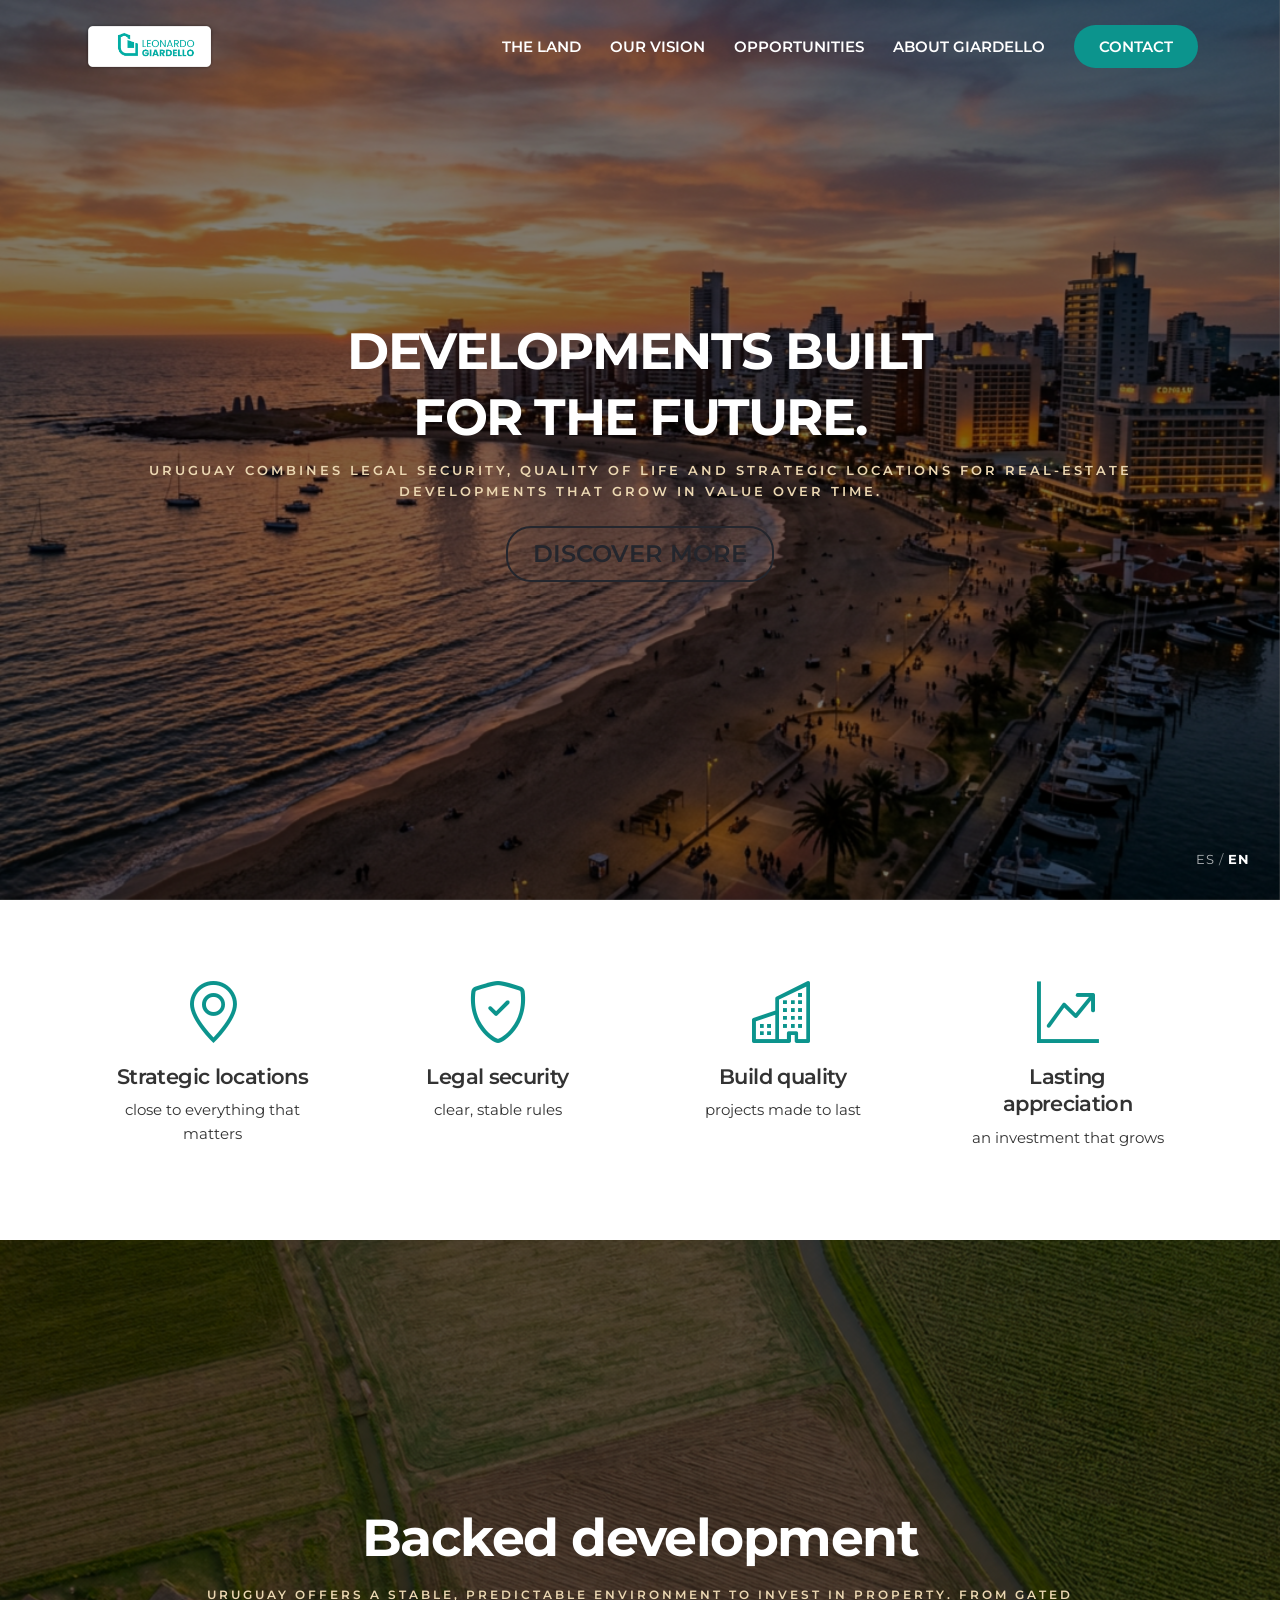
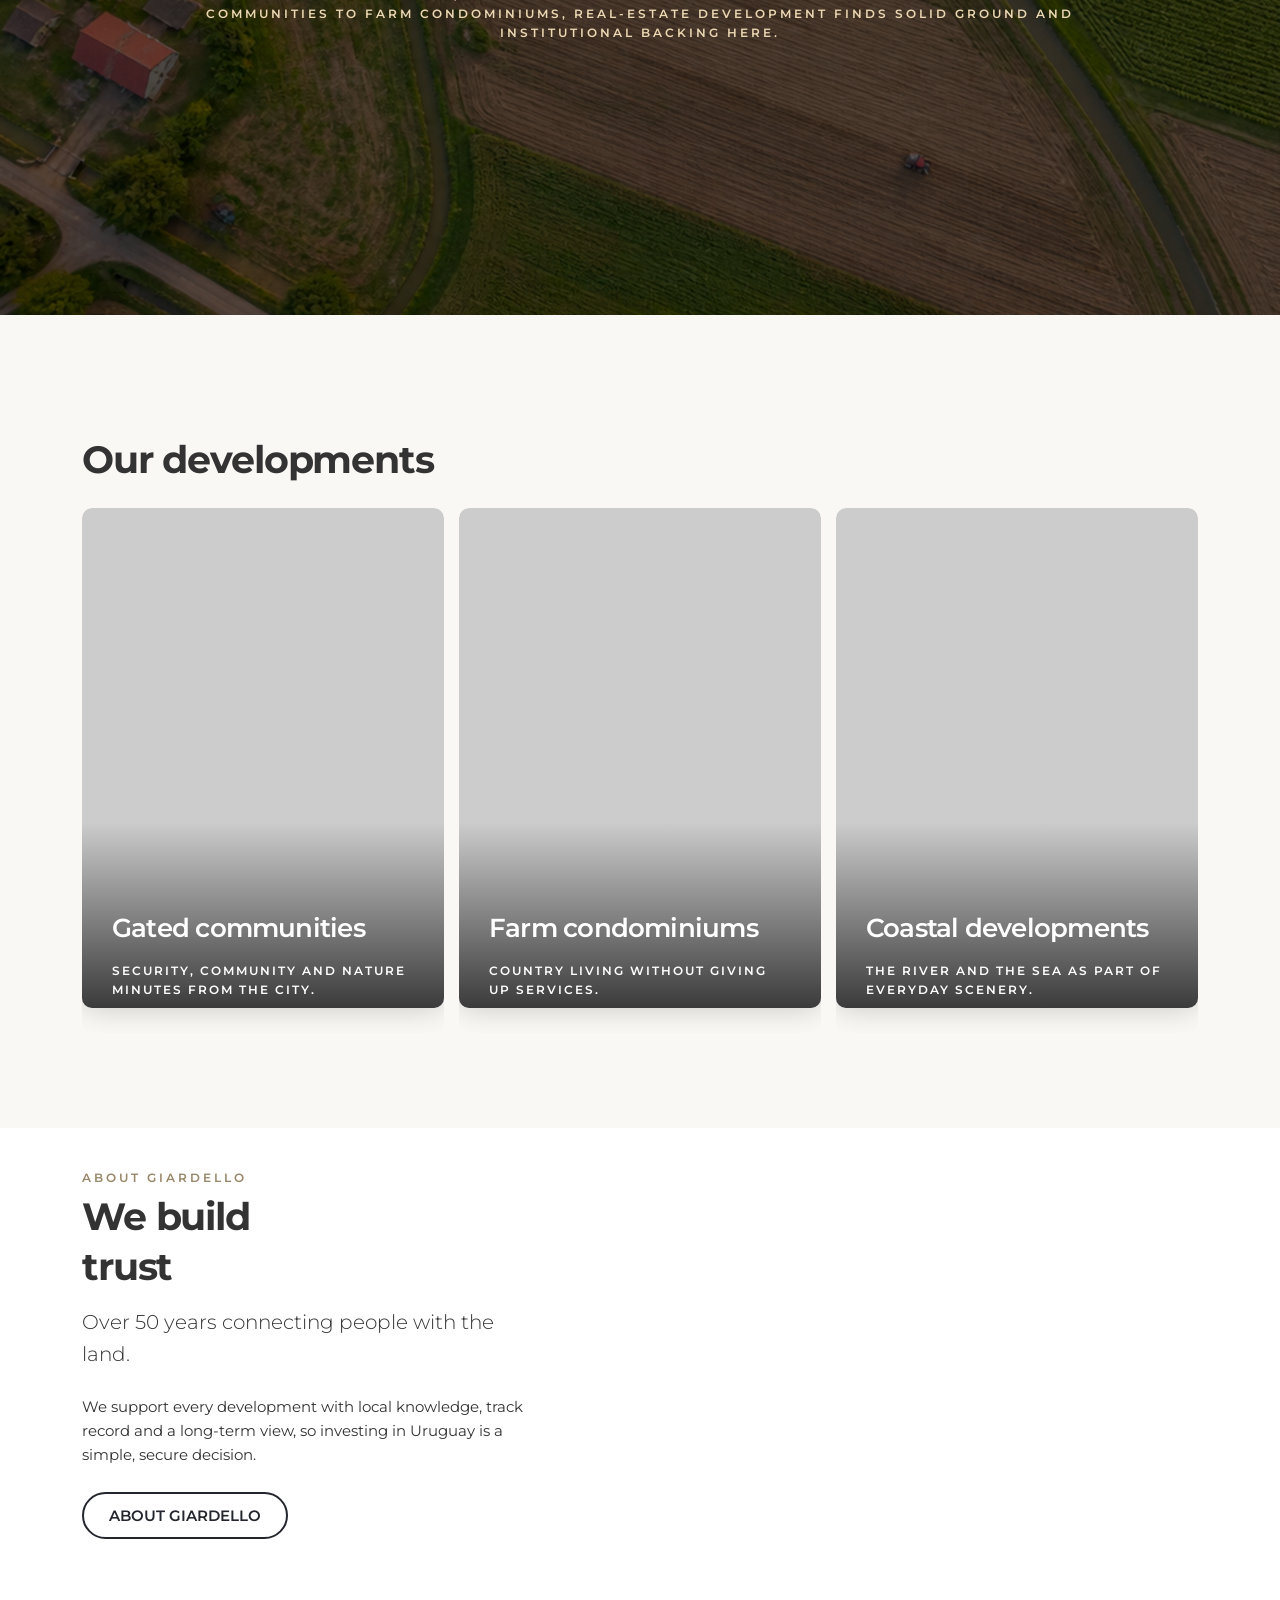
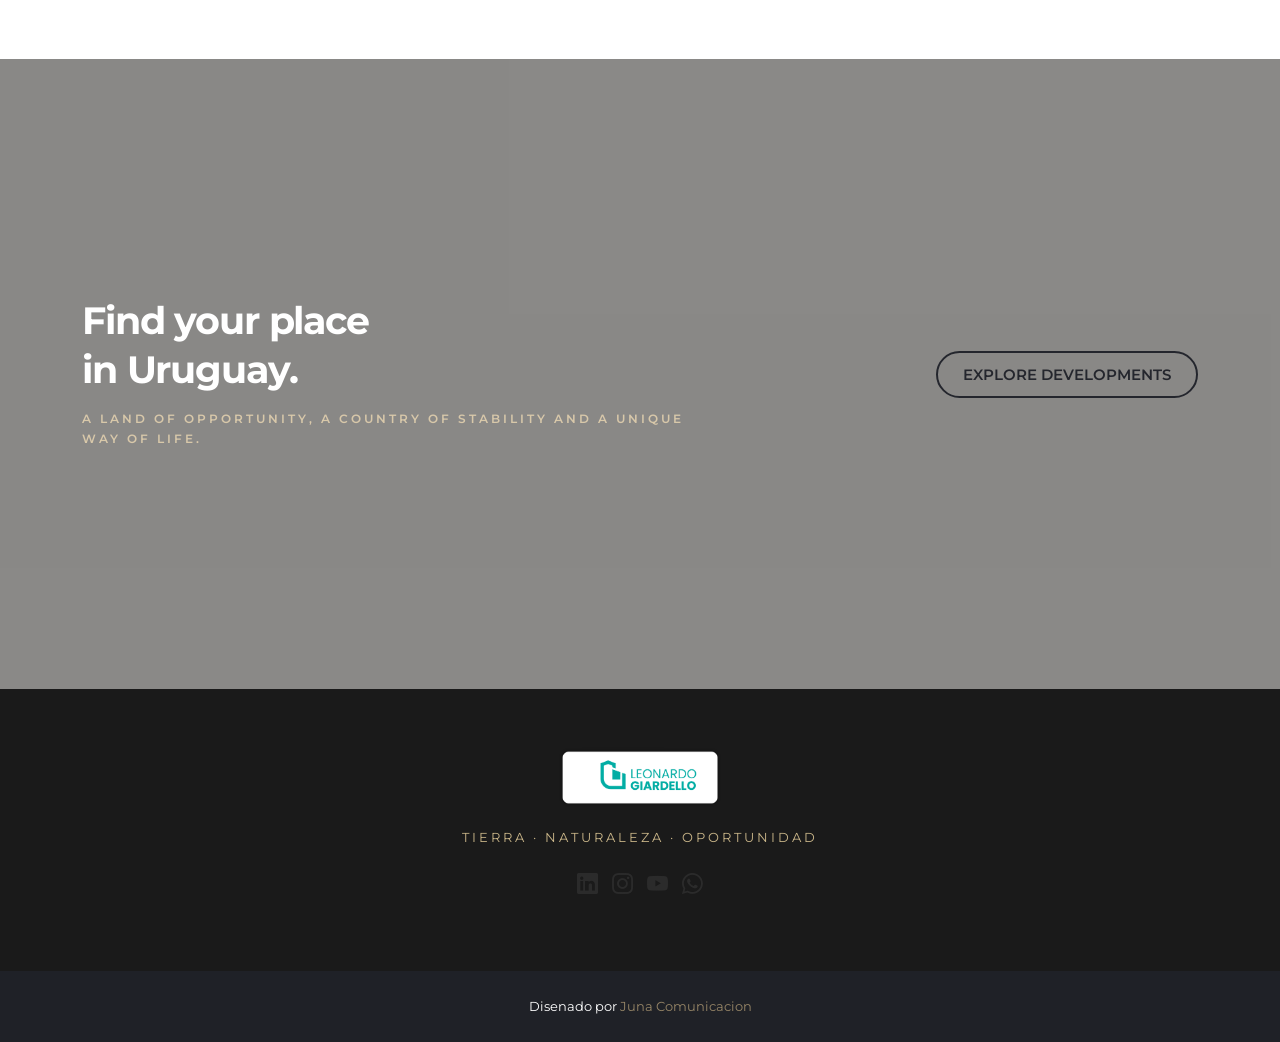
==== desarrollos_index_en.html @ 8725bf40 "desarrollo ingles" ====
<!DOCTYPE html>
<html lang="en">
<head>
<meta charset="utf-8">
<meta name="viewport" content="width=device-width, initial-scale=1">
<meta name="description" content="Real estate developments in Uruguay: gated communities, farm condominiums and coastal projects with legal security and lasting appreciation.">
<meta name="author" content="Juna Comunicacion">
<title>Giardello | Real Estate Developments in Uruguay</title>
<link rel="shortcut icon" href="img/favicon.ico" type="image/x-icon">
<!-- SEO internacional: enlaza las dos versiones de idioma (pasa a URL absoluta con tu dominio) -->
<link rel="alternate" hreflang="es" href="index.html">
<link rel="alternate" hreflang="en" href="index-en.html">
<link rel="alternate" hreflang="x-default" href="index.html">
<link rel="preconnect" href="https://fonts.googleapis.com">
<link rel="preconnect" href="https://fonts.gstatic.com" crossorigin>
<link href="https://fonts.googleapis.com/css2?family=Caveat:wght@400;500&family=Montserrat:wght@300;400;500;600;700&display=swap" rel="stylesheet">
<link href="css/bootstrap.min.css" rel="stylesheet">
<link href="css/style.css" rel="stylesheet">
<link href="css/vendors.min.css" rel="stylesheet">
<link href="css/custom.css" rel="stylesheet">
</head>

<body data-bs-spy="scroll" data-bs-offset="120" data-bs-target="#mainNav">

<div id="preloader"><div data-loader="circle-side"></div></div>

<header class="fixed_header menu_v1">
    <div class="layer"></div>
    <div class="container">
        <div class="row align-items-center">
            <div class="col-md-3 col-5">
                <a href="index-en.html" class="logo_normal"><img src="img/logo-web5.png" width="135" height="45" alt="Giardello" class="img-fluid"></a>
                <a href="index-en.html" class="logo_sticky"><img src="img/logo-web5.png" width="135" height="45" alt="Giardello" class="img-fluid"></a>
            </div>
            <div class="col-md-9 col-7">
                <div class="main-menu">
                    <a href="#0" class="closebt open_close_menu"><i class="bi bi-x"></i></a>
                    <div class="logo_panel"><img src="img/logo_sticky.png" width="135" height="45" alt="Giardello"></div>
                    <nav id="mainNav">
                        <ul>
                            <li><a href="#about" class="js-scroll-trigger animated_link">THE LAND</a></li>
                            <li><a href="#vision" class="js-scroll-trigger animated_link">OUR VISION</a></li>
                            <li><a href="#oportunidades" class="js-scroll-trigger animated_link">OPPORTUNITIES</a></li>
                            <li><a href="#sobre" class="js-scroll-trigger animated_link">ABOUT GIARDELLO</a></li>
                            <li><a href="#contacto" class="js-scroll-trigger btn_1">CONTACT</a></li>
                        </ul>
                    </nav>
                </div>
                <div class="hamburger_2 open_close_menu float-end">
                    <div class="hamburger__box"><div class="hamburger__inner"></div></div>
                </div>
            </div>
        </div>
    </div>
</header>

<main>

    <div class="hero full-height jarallax" data-jarallax data-speed="0.2">
        <img class="jarallax-img" src="img/costa.png" alt="">
        <div class="wrapper opacity-mask d-flex align-items-center justify-content-center text-center animate_hero" data-opacity-mask="rgba(0, 0, 0, 0.5)">
            <div class="container">
                <h3 class="slide-animated two">Developments built<br>for the future.</h3>
                <small class="slide-animated one">Uruguay combines legal security, quality of life and strategic locations for real-estate developments that grow in value over time.</small>
                <p class="slide-animated three mt-4"><a href="#about" class="btn_1 outline js-scroll-trigger">DISCOVER MORE</a></p>
            </div>
            <div class="lang_wp">
                <div class="lang_switch" style="letter-spacing:1px;font-size:13px;"><a href="index.html" style="color:#fff;opacity:.7;text-decoration:none;">ES</a> <span style="color:#fff;opacity:.5;">/</span> <a href="index-en.html" style="color:#fff;font-weight:700;text-decoration:none;">EN</a></div>
            </div>
        </div>
    </div>
    <!-- /Hero -->

    <div class="bg_white" id="about">
        <div class="container margin_120_95" style="padding-top:40px; padding-bottom:40px">
            <div class="row mt-4">
                <div class="col-lg-3 col-md-6"><div class="box_facilities no-border" data-cue="slideInUp"><i class="bi-geo-alt"></i><h3>Strategic locations</h3><p>close to everything that matters</p></div></div>
                <div class="col-lg-3 col-md-6"><div class="box_facilities no-border" data-cue="slideInUp"><i class="bi-shield-check"></i><h3>Legal security</h3><p>clear, stable rules</p></div></div>
                <div class="col-lg-3 col-md-6"><div class="box_facilities no-border" data-cue="slideInUp"><i class="bi-buildings"></i><h3>Build quality</h3><p>projects made to last</p></div></div>
                <div class="col-lg-3 col-md-6"><div class="box_facilities no-border" data-cue="slideInUp"><i class="bi-graph-up-arrow"></i><h3>Lasting appreciation</h3><p>an investment that grows</p></div></div>
            </div>
        </div>
    </div>
    <!-- /Stats -->

    <div class="bg_white">
        <div class="pinned-image pinned-image--medium" id="vision">
            <div class="pinned-image__container"><img src="img/vista-aerea.png" alt=""><div class="pinned-image__container-overlay"></div></div>
            <div class="pinned_over_content">
                <div class="title white">
                    <h2 data-cue="slideInUp" data-delay="300">Backed development</h2>
                    <small data-cue="slideInUp" data-delay="200" style="padding:0 10% 0 10%; text-align:center">Uruguay offers a stable, predictable environment to invest in property. From gated communities to farm condominiums, real-estate development finds solid ground and institutional backing here.</small>
                </div>
            </div>
        </div>
    </div>
    <!-- /Vision pinned -->

    <div class="container margin_120_95" id="oportunidades">
        <div class="title mb-4"><h2 data-cue="slideInUp" data-delay="200">Our developments</h2></div>
        <div class="owl-carousel owl-theme carousel_item_3 rounded-img">
            <div class="item" data-cues="slideInUp" data-delay="300">
                <a href="#oportunidades" class="box_cat_rooms"><figure><div class="background-image" data-background="url(img/desarrollos-1.jpg)"></div><div class="info"><h3>Gated communities</h3><small>Security, community and nature minutes from the city.</small><span>See more</span></div></figure></a>
            </div>
            <div class="item" data-cues="slideInUp" data-delay="400">
                <a href="#oportunidades" class="box_cat_rooms"><figure><div class="background-image" data-background="url(img/desarrollos-2.jpg)"></div><div class="info"><h3>Farm condominiums</h3><small>Country living without giving up services.</small><span>See more</span></div></figure></a>
            </div>
            <div class="item" data-cues="slideInUp" data-delay="500">
                <a href="#oportunidades" class="box_cat_rooms"><figure><div class="background-image" data-background="url(img/desarrollos-3.jpg)"></div><div class="info"><h3>Coastal developments</h3><small>The river and the sea as part of everyday scenery.</small><span>See more</span></div></figure></a>
            </div>
        </div>
    </div>
    <!-- /Opportunities carousel -->

    <div class="bg_white" id="sobre">
        <div class="container margin_120_95" style="padding-top:40px">
            <div class="row justify-content-between flex-lg-row-reverse align-items-center">
                <div class="col-lg-6"><img src="img/giardello-about.jpg" alt="" class="img-fluid rounded-img"></div>
                <div class="col-lg-5">
                    <div class="intro">
                        <div class="title"><small>About Giardello</small><h2>We build<br>trust</h2></div>
                        <p class="lead">Over 50 years connecting people with the land.</p>
                        <p>We support every development with local knowledge, track record and a long-term view, so investing in Uruguay is a simple, secure decision.</p>
                        <p><a href="#contacto" class="btn_1 outline js-scroll-trigger">ABOUT GIARDELLO</a></p>
                    </div>
                </div>
            </div>
        </div>
    </div>
    <!-- /About Giardello -->

    <div class="parallax_section_1 jarallax" data-jarallax data-speed="0.2">
        <img class="jarallax-img kenburns-2" src="img/cta-uruguay.jpg" alt="">
        <div class="wrapper opacity-mask d-flex align-items-center" data-opacity-mask="rgba(0, 0, 0, 0.45)">
            <div class="container">
                <div class="row justify-content-between align-items-center">
                    <div class="col-lg-7"><div class="title white"><h2>Find your place<br>in Uruguay.</h2><small>A land of opportunity, a country of stability and a unique way of life.</small></div></div>
                    <div class="col-lg-4 text-lg-end mt-3 mt-lg-0"><a href="#oportunidades" class="btn_1 outline js-scroll-trigger">EXPLORE DEVELOPMENTS</a></div>
                </div>
            </div>
        </div>
    </div>
    <!-- /CTA -->

</main>

<footer id="contacto" style="background:#1a1a1a;padding:55px 0 45px;text-align:center;">
    <div class="container">
        <a href="index-en.html"><img src="img/logo-web5.png" alt="Giardello" width="170" class="img-fluid mb-3"></a>
        <p style="color:#cbb78a;letter-spacing:3px;font-size:13px;margin-bottom:20px;">TIERRA &middot; NATURALEZA &middot; OPORTUNIDAD</p>
        <div class="social">
            <ul>
                <li><a href="#0"><i class="bi bi-linkedin"></i></a></li>
                <li><a href="#0"><i class="bi bi-instagram"></i></a></li>
                <li><a href="#0"><i class="bi bi-youtube"></i></a></li>
                <li><a href="#0"><i class="bi bi-whatsapp"></i></a></li>
            </ul>
        </div>
    </div>
</footer>

<div class="copy"><div class="container">Disenado por <a href="https://juna.com.uy/" target="_blank">Juna Comunicacion</a></div></div>

<script src="js/common_scripts.js"></script>
<script src="js/common_functions.js"></script>
<script src="js/jquery.easing.min.js"></script>
<script src="js/scrolling-nav.js"></script>

</body>
</html>
---- css/style.css ----
/*
Theme Name: Paradise 4.5
Theme URI: https://www.ansonika.com/paradise/demo.html
Author: Ansonika
Author URI: https://themeforest.net/user/Ansonika/

[Table of contents] 

1. SITE STRUCTURE and TYPOGRAPHY
- 1.0 Preloader
- 1.1 Typography
- 1.2 Animations title
- 1.3 Buttons
- 1.4 Structure
- 1.5 Menu
- 1.6 Hero

2. CONTENT
- 2.1 Carousel Slider
- 2.2 Facilities
- 2.3 Testimonials
- 2.4 Accordion
- 2.5 Room list 
- 2.6 Booking Section

3. COMMON
- 3.1 Misc
- 3.2 Datepicker
- 3.3 Forms
- 3.4 Success submit 
- 3.5 Spacing

/*============================================================================================*/
/* 1.  SITE STRUCTURE and TYPOGRAPHY */
/*============================================================================================*/
@media (prefers-reduced-motion: no-preference) {
  :root {
    scroll-behavior: inherit;
  }
}
/*-------- 1.0 Preloader --------*/
@keyframes background {
  0% {
    top: 0;
  }
  100% {
    top: -100%;
  }
}
#preloader {
  position: fixed;
  top: 0;
  left: 0;
  right: 0;
  width: 100%;
  height: 100%;
  bottom: 0;
  background-color: #292b33;
  z-index: 99999999999 !important;
  overflow: hidden;
}
#preloader.loaded {
  animation: background 0.65s normal forwards cubic-bezier(0.785, 0.135, 0.15, 0.86);
  transition-delay: 1s;
}

[data-loader=circle-side] {
  position: absolute;
  width: 50px;
  height: 50px;
  top: 50%;
  left: 50%;
  margin-left: -25px;
  margin-top: -25px;
  animation: circle infinite 0.95s linear;
  border: 2px solid #111;
  border-top-color: rgba(255, 255, 255, 0.2);
  border-right-color: rgba(255, 255, 255, 0.2);
  border-bottom-color: rgba(255, 255, 255, 0.2);
  border-radius: 100%;
}
@keyframes circle {
  0% {
    transform: rotate(0);
  }
  100% {
    transform: rotate(360deg);
  }
}
/*-------- 1.1 Typography --------*/
/* rem reference
10px = 0.625rem
12px = 0.75rem
14px = 0.875rem
16px = 1rem (base)
18px = 1.125rem
20px = 1.25rem
24px = 1.5rem
30px = 1.875rem
32px = 2rem
*/
html * {
  -webkit-font-smoothing: antialiased;
}

body {
  background: #faf8f5;
  font-size: 15px;
  font-size: 0.9375rem;
  line-height: 1.6;
  font-family: "Montserrat", Helvetica, sans-serif;
  color: #333;
}

main {
  position: relative;
  z-index: 2;
  background-color: #faf8f5;
}

h1,
h2,
h3,
h4,
h5,
h6 {
  color: #333;
  font-weight: 700;
  letter-spacing: -0.03em;
  line-height: 1.3;
}

h3,
h4,
h5,
h6 {
  font-weight: 600;
}

p {
  margin-bottom: 25px;
}

strong {
  font-weight: 600;
}

p.lead strong {
  font-weight: 500;
}

hr {
  margin: 30px 0 30px 0;
  border-color: #d9e1e6;
  opacity: 1;
}
hr.more_margin {
  margin: 60px 0 60px 0;
}

/* General links color */
a {
  color: #978667;
  text-decoration: none;
  transition: all 0.3s ease-in-out;
  outline: none;
}
a:hover, a:focus {
  color: #24262d;
  text-decoration: none;
  outline: none;
}

.title small {
  text-transform: uppercase;
  color: #978667;
  letter-spacing: 3px;
  font-weight: 600;
  display: block;
  margin-bottom: 5px;
  font-size: 12px;
  font-size: 0.75rem;
}
.title h2,
.title h3 {
  font-weight: 700;
  font-size: 38px;
  font-size: 2.375rem;
  margin-bottom: 15px;
}
.title h3 {
  font-size: 31px;
  font-size: 1.9375rem;
}
.title.center {
  text-align: center;
}
.title.white small {
  color: #ebd7b2;
  opacity: 0.8;
}
.title.white h2,
.title.white h3 {
  color: #fff;
}

/*-------- 1.2 Animations title --------*/
.slide-animated {
  transform: translateY(20px);
  opacity: 0;
  visibility: hidden;
  transition: all 0.05s ease;
}

.is-transitioned .slide-animated {
  transform: none;
  opacity: 1;
  visibility: visible;
  transition: all 0.5s ease;
}
.is-transitioned .slide-animated.one {
  transition-delay: 0.5s;
  -webkit-transition-delay: 0.5s;
  -moz-transition-delay: 0.5s;
  -o-transition-delay: 0.5s;
}
.is-transitioned .slide-animated.two {
  transition-delay: 0.7s;
  -webkit-transition-delay: 0.7s;
  -moz-transition-delay: 0.7s;
  -o-transition-delay: 0.7s;
}
.is-transitioned .slide-animated.three {
  transition-delay: 0.9s;
  -webkit-transition-delay: 0.9s;
  -moz-transition-delay: 0.9s;
  -o-transition-delay: 0.9s;
}
.is-transitioned .slide-animated.four {
  transition-delay: 2.5s;
  -webkit-transition-delay: 2.5s;
  -moz-transition-delay: 2.5s;
  -o-transition-delay: 2.5s;
}

/*-------- 1.3 Buttons --------*/
a.btn_1,
.btn_1 {
  border: none;
  color: #fff;
  background: #0C948D;
  outline: none;
  cursor: pointer;
  display: inline-flex;
  text-decoration: none;
  padding: 14px 25px 14px 25px;
  font-weight: 600;
  transition: all 0.3s ease-in-out;
  border-radius: 25px;
  align-items: center;
  justify-content: center;
  line-height: 1;
}
a.btn_1:hover,
.btn_1:hover {
  background-color: #4b514d;
}
a.btn_1.inverse,
.btn_1.inverse {
  background-color: #fff;
  color: #333;
}
a.btn_1.full-width,
.btn_1.full-width {
  width: 100%;
  text-align: center;
}
a.btn_1.outline,
.btn_1.outline {
  background-color: transparent;
  border: 2px solid #24262d;
  color: #24262d;
}
a.btn_1.outline.white,
.btn_1.outline.white {
  border-color: #fff;
  color: #fff;
}
a.btn_1.outline:hover,
.btn_1.outline:hover {
  background-color: #4b514d;
  border: 2px solid transparent;
  color: #fff;
}

a.animated_link {
  position: relative;
  text-decoration: none;
}
a.animated_link::before {
  content: "";
  position: absolute;
  display: block;
  width: 100%;
  height: 2px;
  bottom: -5px;
  left: 0;
  background-color: #24262d;
  transform: scaleX(0);
  transform-origin: top left;
  transition: transform 0.3s ease;
}
a.animated_link:hover::before {
  transform: scaleX(1);
}
a.animated_link.active::before {
  transform: scaleX(1);
}

.lang_wp {
  position: absolute;
  right: 30px;
  bottom: 30px;
  text-align: right;
  z-index: 99999;
}

/*-------- 1.4 Structure --------*/
/* Header */
header {
  padding: 20px 0;
  width: 100%;
  z-index: 999;
  position: fixed;
  left: 0;
  top: 0;
  background-color: rgba(255, 255, 255, 0);
  transition: all 0.3s ease;
}
@media (max-width: 767px) {
  header {
    padding: 15px 0;
  }
}
header .logo_sticky {
  display: none;
}
header .logo_normal {
  display: block;
}
header nav ul {
  list-style: none;
  padding: 0;
  margin: 0;
  text-align: right;
}
header nav ul li {
  display: inline-block;
  font-weight: 600;
  margin-left: 25px;
}
header nav ul li:first-child {
  margin-left: 0;
}
@media (max-width: 991px) {
  header nav ul li:first-child {
    display: none;
  }
}
header.fixed_header nav ul li a {
  color: #fff;
}
header.fixed_header nav ul li a.animated_link:before {
  background-color: #fff;
}
header.fixed_header.sticky {
  transition: all 0.3s ease-in-out;
  border-bottom: 1px solid #d9e1e6;
  background-color: #fff;
}
header.fixed_header.sticky .logo_normal {
  display: none;
}
header.fixed_header.sticky .logo_sticky {
  display: inline-block;
}
header.fixed_header.sticky nav ul li a {
  color: #333;
}
header.fixed_header.sticky nav ul li a.animated_link:before {
  background-color: #333;
}
header.fixed_header.sticky nav ul li a.btn_1 {
  color: #fff;
}
header.fixed_header.sticky .hamburger__inner,
header.fixed_header.sticky .hamburger__inner::before,
header.fixed_header.sticky .hamburger__inner::after {
  background-color: #333;
}

.hamburger_2 {
  position: relative;
  top: 8px;
  padding: 0 0;
  display: inline-block;
  cursor: pointer;
  transition-property: opacity, filter;
  transition-duration: 0.15s;
  transition-timing-function: linear;
  font: inherit;
  color: inherit;
  text-transform: none;
  background-color: transparent;
  border: 0;
  margin: 0;
  overflow: visible;
}
@media (max-width: 991px) {
  .hamburger_2 {
    top: 5px;
  }
}
.hamburger_2:hover .hamburger__inner {
  animation: burger 0.4s ease;
}
.hamburger_2:hover .hamburger__inner:before {
  animation: burger 0.4s 0.1s ease;
}
.hamburger_2:hover .hamburger__inner:after {
  animation: burger 0.4s 0.2s ease;
}
.hamburger_2 .hamburger__box {
  width: 24px;
  height: 24px;
  display: inline-block;
  position: relative;
}
.hamburger_2 .hamburger__inner {
  display: block;
  top: 50%;
  margin-top: -2px;
}
.hamburger_2 .hamburger__inner,
.hamburger_2 .hamburger__inner::before,
.hamburger_2 .hamburger__inner::after {
  width: 24px;
  height: 2px;
  background-color: #fff;
  border-radius: 0px;
  position: absolute;
  transition-property: transform;
  transition-duration: 0.15s;
  transition-timing-function: ease;
}
.hamburger_2 .hamburger__inner::before,
.hamburger_2 .hamburger__inner::after {
  content: "";
  display: block;
}
.hamburger_2 .hamburger__inner::before {
  top: -8px;
}
.hamburger_2 .hamburger__inner::after {
  bottom: -8px;
}

@keyframes burger {
  0% {
    transform-origin: 0 100%;
    transform: scale(1, 1);
  }
  50% {
    transform-origin: 0 100%;
    transform: scale(0, 1);
  }
  100% {
    transform-origin: 0 100%;
    transform: scale(1, 1);
  }
}
.headroom--not-top .hamburger__inner,
.headroom--not-top .hamburger__inner::before,
.headroom--not-top .hamburger__inner::after {
  background-color: #333;
}

/* Hamburger with close */
.hamburger {
  position: relative;
  top: 8px !important;
}

.headroom--not-top .hamburger-inner,
.headroom--not-top .hamburger-inner::before,
.headroom--not-top .hamburger-inner::after {
  background-color: #333;
}

.phone_element {
  border-top: 1px solid #d9e1e6;
  padding: 20px 0 20px 0;
  position: relative;
  line-height: 1.4;
}
.phone_element a {
  display: flex;
  align-items: center;
}
.phone_element a span {
  font-size: 18px;
  font-size: 1.125rem;
  font-weight: 600;
  color: #978667;
}
.phone_element a span em {
  color: #333;
  display: block;
  font-style: inherit;
  text-transform: uppercase;
  font-size: 11px;
  font-size: 0.6875rem;
  font-weight: 500;
  letter-spacing: 2px;
}
.phone_element a i {
  margin-right: 15px;
  font-size: 30px;
  font-size: 1.875rem;
  color: #978667;
}
.phone_element.no_borders {
  padding-top: 5px;
  border-top: none;
}

.closebt {
  transition: all 0.3s ease-in-out;
  cursor: pointer;
  color: #ccc;
  display: inline-block;
  text-align: center;
  position: absolute;
  right: 25px;
  top: 0;
}
.closebt i {
  font-size: 42px;
  font-size: 2.625rem;
}
.closebt:hover {
  transform: rotate(90deg);
  opacity: 1;
}

/*-------- 1.5 Menu --------*/
.logo_panel {
  text-align: center;
  display: flex;
  align-items: center;
  justify-content: center;
  height: 135px;
  background-color: #faf8f5;
}

.menu_v1 .hamburger_2 {
  top: 5px;
}
.menu_v1 .hamburger_2,
.menu_v1 .closebt,
.menu_v1 .layer {
  display: none;
}
@media (max-width: 991px) {
  .menu_v1 .hamburger_2,
  .menu_v1 .closebt,
  .menu_v1 .layer {
    display: block;
  }
}
.menu_v1 .logo_panel {
  display: none;
  border-bottom: 1px solid #ededed;
}
@media (max-width: 991px) {
  .menu_v1 .logo_panel {
    display: flex;
  }
}

@media only screen and (max-width: 991px) {
  .main-menu {
    overflow-y: auto;
    transform: translateX(102%);
    top: 0;
    right: 0;
    bottom: 0;
    width: 350px;
    height: 100%;
    position: fixed;
    z-index: 99999;
    background-color: #fff;
    transition: all 0.5s cubic-bezier(0.77, 0, 0.175, 1);
    box-shadow: 0px 0px 20px 0px rgba(0, 0, 0, 0.1);
    -webkit-transition: all 0.4s cubic-bezier(0.77, 0, 0.175, 1);
    -moz-transition: all 0.4s cubic-bezier(0.77, 0, 0.175, 1);
  }
  .main-menu #mainNav {
    padding: 30px;
  }
  .main-menu #mainNav ul {
    text-align: left;
  }
  .main-menu #mainNav ul li {
    display: block;
    margin: 0;
  }
  .main-menu #mainNav ul li a {
    display: block;
    color: #333 !important;
    text-transform: uppercase;
    padding: 0.35rem 0.65rem !important;
    margin: 0 0 10px 0;
  }
  .main-menu #mainNav ul li a:before {
    display: none !important;
  }
  .main-menu #mainNav ul li a:hover, .main-menu #mainNav ul li a.active {
    color: #978667 !important;
  }
  .main-menu #mainNav ul li a.btn_1 {
    background-color: transparent;
  }
  .main-menu.show {
    transform: translateX(0);
  }
}
/*-------- 1.6 Hero --------*/
.opacity-mask {
  width: 100%;
  height: 100%;
  position: absolute;
  left: 0;
  top: 0;
  z-index: 2;
}

.background-image {
  background-size: cover;
  background-repeat: no-repeat;
  background-position: center center;
  transition: all 0.5s ease;
  position: absolute;
  top: 0;
  bottom: 0;
  left: 0;
  right: 0;
  z-index: 1;
}

.jarallax {
  position: relative;
  z-index: 0;
}

.jarallax > .jarallax-img {
  position: absolute;
  -o-object-fit: cover;
     object-fit: cover;
  top: 0;
  left: 0;
  width: 100%;
  height: 100%;
  z-index: -1;
}

span[data-jarallax-element] {
  display: block;
}

.kenburns .owl-item.active .item img,
img.jarallax-img.kenburns {
  transform-origin: 50% 50%;
  animation: kenburns 15s linear 0s;
  transition: all 1s ease-in-out;
  transition: all 1s ease-in-out;
  animation-fill-mode: forwards;
  /* or: backwards, both, none */
}

@keyframes kenburns {
  0% {
    transform: scale3d(1.4, 1.4, 1.4) translate3d(-5%, -2%, 0px);
    transition: transform 7000ms linear 1s;
  }
  100% {
    transform: scale3d(1.25, 1.25, 1.25) translate3d(0px, 0px, 0px);
    transition: transform 7000ms linear 1s;
  }
}
img.jarallax-img.kenburns-2 {
  transform-origin: 50% 50%;
  animation: kenburns 10s linear 0s;
  transition: all 1s ease-in-out;
  transition: all 1s ease-in-out;
  animation-fill-mode: forwards;
  /* or: backwards, both, none */
}

.hero {
  color: #fff;
}
.hero.full-height {
  height: 100vh;
}
@media (max-width: 991px) {
  .hero.full-height {
    min-height: 600px;
  }
}
@media (max-width: 767px) {
  .hero.full-height {
    height: 87vh;
  }
}
.hero.medium-height {
  height: 70vh;
}
@media (max-width: 991px) {
  .hero.medium-height {
    min-height: 600px;
  }
}
.hero.small-height {
  height: 60vh;
}
@media (max-width: 991px) {
  .hero.small-height {
    min-height: 600px;
  }
}
.hero .wrapper {
  text-align: left;
  height: 100%;
}
.hero .wrapper small {
  text-transform: uppercase;
  letter-spacing: 3px;
  display: block;
  margin: 0 0 10px 0;
  color: #ebd7b2;
  font-weight: 600;
}
.hero .wrapper h1,
.hero .wrapper h3 {
  color: #fff;
  font-size: 51px;
  font-size: 3.1875rem;
  margin: 0 0 10px 0;
  font-weight: 700;
  text-transform: uppercase;
}
@media (max-width: 767px) {
  .hero .wrapper h1,
  .hero .wrapper h3 {
    font-size: 42px;
    font-size: 2.625rem;
  }
}
.hero .wrapper p {
  font-weight: 400;
  font-size: 24px;
  font-size: 1.5rem;
  line-height: 1.4;
  margin-bottom: 0;
}
.hero .wrapper p strong {
  font-weight: 600;
}
@media (max-width: 767px) {
  .hero .wrapper p {
    padding: 0;
    font-size: 18px;
    font-size: 1.125rem;
  }
}

.parallax_section_1 {
  height: 70vh;
  overflow: hidden;
}
@media (max-width: 991px) {
  .parallax_section_1 {
    min-height: 650px;
  }
}

.copy {
  color: #fff;
  text-align: center;
  padding: 25px 0;
  background-color: #1f2127;
  font-size: 13px;
  font-size: 0.8125rem;
}

.social ul {
  display: block;
  list-style: none;
  margin: 0 0 25px 0;
  padding: 0;
}
.social ul li {
  display: inline-block;
  margin: 0 5px;
}
.social ul li a {
  display: block;
  color: #333;
  opacity: 0.7;
}
.social ul li a:hover {
  color: #978667;
  opacity: 1;
}
.social ul li a i {
  font-size: 21px;
  font-size: 1.3125rem;
}

.styled-select {
  max-width: 180px;
  overflow: hidden;
  height: 40px;
  line-height: 40px;
  border: none;
  background-color: #f3f3f3;
  background-color: rgba(255, 255, 255, 0.05);
  border-radius: 3px;
  padding-right: 35px;
  position: relative;
}
.styled-select.lang-selector:after {
  font-family: "bootstrap-icons";
  content: "\f3ee";
  color: #fff;
  position: absolute;
  right: 15px;
  top: 0;
}
.styled-select select {
  background: transparent;
  width: 110%;
  padding-left: 15px;
  border: 0;
  border-radius: 0;
  box-shadow: none;
  height: 30px;
  color: #ccc;
  font-size: 13px;
  font-size: 0.8125rem;
  margin: 0;
  font-weight: 500;
  -moz-appearance: window;
  -webkit-appearance: none;
  cursor: pointer;
  outline: none;
}
.styled-select select:focus {
  color: #fff;
  outline: none;
  box-shadow: none;
}
.styled-select select::-ms-expand {
  display: none;
}

.styled-select.lang-selector select option {
  color: #555;
}

/* Opacity mask when left open */
.layer {
  position: fixed;
  top: 0;
  left: 0;
  width: 100%;
  min-width: 100%;
  min-height: 100%;
  z-index: 9999;
  background-color: rgba(0, 0, 0, 0.35);
  transition: all 0.1s ease;
  opacity: 0;
  visibility: hidden;
}

.layer-is-visible {
  opacity: 1;
  visibility: visible;
}

/*============================================================================================*/
/* 2.  CONTENT */
/*============================================================================================*/
.intro em {
  font-family: "Caveat", cursive;
  font-size: 32px;
  font-size: 2rem;
  font-style: normal;
  color: #555;
}

/*-------- 2.1 Carousel Slider  --------*/
#carousel-home {
  position: relative;
}
#carousel-home .static {
  position: static;
}
#carousel-home .cover {
  background-size: cover;
  background-position: center;
  background-repeat: no-repeat;
  position: absolute;
  left: 0;
  top: 0;
  bottom: 0;
  right: 0;
  max-height: none !important;
  z-index: 2;
  opacity: 1 !important;
}
#carousel-home .owl-carousel {
  position: relative;
}
#carousel-home .owl-carousel .owl-slide {
  height: 100vh;
  position: relative;
}
@media (max-width: 767px) {
  #carousel-home .owl-carousel .owl-slide {
    height: 90vh;
  }
}
#carousel-home .owl-carousel .owl-slide-animated {
  transform: translateY(20px);
  opacity: 0;
  visibility: hidden;
  transition: all 0.05s ease;
}
#carousel-home .owl-carousel .owl-slide-animated.is-transitioned {
  transform: none;
  opacity: 1;
  visibility: visible;
  transition: all 0.5s ease;
}
#carousel-home .owl-carousel .owl-slide-title.is-transitioned {
  transition-delay: 0.2s;
  -webkit-transition-delay: 0.2s;
  -moz-transition-delay: 0.2s;
  -o-transition-delay: 0.2s;
}
#carousel-home .owl-carousel .owl-slide-title-2.is-transitioned {
  transition-delay: 0.4s;
  -webkit-transition-delay: 0.4s;
  -moz-transition-delay: 0.4s;
  -o-transition-delay: 0.4s;
}
#carousel-home .owl-carousel .owl-slide-title-3.is-transitioned {
  transition-delay: 0.6s;
  -webkit-transition-delay: 0.6s;
  -moz-transition-delay: 0.6s;
  -o-transition-delay: 0.6s;
}
#carousel-home .owl-carousel .owl-slide-title-4.is-transitioned {
  transition-delay: 0.8s;
  -webkit-transition-delay: 0.8s;
  -moz-transition-delay: 0.8s;
  -o-transition-delay: 0.8s;
}
#carousel-home .owl-carousel .owl-dots .owl-dot,
#carousel-home .owl-carousel .owl-nav [class*=owl-]:focus {
  outline: none;
}

.owl-carousel .owl-dots {
  margin-top: 0 !important;
  right: 15px;
  width: 40px;
  top: 50%;
  transform: translateY(-50%);
  position: absolute;
  z-index: 3;
}

.owl-carousel.nav-dots-orizontal .owl-dots {
  margin-top: 20px !important;
  width: 100%;
  position: static;
}

.slide-text h2,
.slide-text h3 {
  font-size: 51px;
  font-size: 3.1875rem;
  text-transform: uppercase;
  font-weight: 700;
}
@media (max-width: 767px) {
  .slide-text h2,
  .slide-text h3 {
    font-size: 42px;
    font-size: 2.625rem;
  }
}
.slide-text small {
  text-transform: uppercase;
  color: #ebd7b2;
  letter-spacing: 4px;
  font-weight: 600;
  display: block;
  margin: 0 0 10px 0;
}
.slide-text p {
  font-size: 21px;
  font-size: 1.3125rem;
}
.slide-text.white {
  color: #fff;
}
.slide-text.white h2,
.slide-text.white h3 {
  color: #fff;
}
.slide-text.black {
  color: #111;
}
.slide-text.black h2 {
  color: #000;
}

#icon_drag_mobile {
  position: absolute;
  right: 20px;
  bottom: 20px;
  background: url(../img/drag_icon.svg) 0 0 no-repeat;
  width: 50px;
  height: 30px;
  opacity: 0.6;
  z-index: 99;
  display: none;
}
@media (max-width: 767px) {
  #icon_drag_mobile {
    display: block;
  }
}

a.box_cat_rooms {
  display: block;
  margin-bottom: 25px;
  height: 500px;
  position: relative;
  overflow: hidden;
  background-color: #ccc;
  border-radius: 10px;
  box-shadow: 0px 0px 30px 0px rgba(0, 0, 0, 0.2);
}
@media (max-width: 991px) {
  a.box_cat_rooms {
    height: 400px;
  }
}
a.box_cat_rooms .info {
  position: absolute;
  width: 100%;
  z-index: 9;
  display: block;
  padding: 25% 30px 0 30px;
  color: #fff;
  left: 0;
  bottom: -75px;
  padding-bottom: 60px;
  backface-visibility: hidden;
  transform: translate(0, 0);
  transition: all 0.4s ease;
  background: transparent;
  background: linear-gradient(to bottom, transparent, #000);
}
a.box_cat_rooms .info small {
  text-transform: uppercase;
  font-weight: 600;
  letter-spacing: 2px;
  color: #999;
  display: block;
  margin-bottom: 0;
  font-size: 12px;
  font-size: 0.75rem;
  color: #fff;
}
a.box_cat_rooms .info h3 {
  color: #fff;
  font-size: 26px;
  font-size: 1.625rem;
  font-weight: 600;
  margin-bottom: 15px;
}
a.box_cat_rooms .info span {
  font-size: 15px;
  font-size: 0.9375rem;
  font-weight: 600;
  display: inline-flex;
  align-items: center;
  font-weight: 600;
  opacity: 0;
  position: relative;
}
a.box_cat_rooms .info span:before {
  position: absolute;
  bottom: -5px;
  left: 0;
  width: 10px;
  height: 2px;
  content: "";
  transition: width 500ms ease;
  background-color: #fff;
}
a.box_cat_rooms .info span:hover {
  background-color: #24262d;
  border-color: transparent;
}
a.box_cat_rooms figure {
  position: relative;
  overflow: hidden;
  width: 100%;
  height: 100%;
}
a.box_cat_rooms:hover .info {
  transform: translate(0, -65px);
}
a.box_cat_rooms:hover .info span {
  opacity: 1;
}
a.box_cat_rooms:hover .info span:before {
  width: 100%;
}
a.box_cat_rooms:hover .background-image {
  transform: scale(1.1);
}

/*-------- 2.2 Facilities --------*/
.box_facilities {
  padding: 0 25px 25px 25px;
  border-width: 2px;
  text-align: center;
  border-style: solid;
  border-right: 0;
  -o-border-image: linear-gradient(to bottom, #ededed, rgba(0, 0, 0, 0)) 1 60%;
     border-image: linear-gradient(to bottom, #ededed, rgba(0, 0, 0, 0)) 1 60%;
}
@media (max-width: 1199px) {
  .box_facilities {
    border-width: 0;
  }
}
.box_facilities i {
  font-size: 62px;
  font-size: 3.875rem;
  color: #0C948D;
}
.box_facilities h3 {
  font-size: 21px;
  font-size: 1.3125rem;
}
@media (max-width: 767px) {
  .box_facilities h3 {
    font-size: 18px;
    font-size: 1.125rem;
  }
}
.box_facilities.no-border {
  border-width: 0;
}
.box_facilities.white {
  -o-border-image: linear-gradient(to bottom, rgba(255, 255, 255, 0.2), rgba(0, 0, 0, 0)) 1 60%;
     border-image: linear-gradient(to bottom, rgba(255, 255, 255, 0.2), rgba(0, 0, 0, 0)) 1 60%;
}
.box_facilities.white h3 {
  color: #fff;
}
.box_facilities.white i {
  color: #ebd7b2;
}
@media (max-width: 767px) {
  .box_facilities.white {
    padding: 0;
    margin-bottom: 25px;
  }
  .box_facilities.white i {
    font-size: 62px;
    font-size: 3.875rem;
  }
}

/*-------- 2.3 Testimonials --------*/
.owl-carousel .animated {
  animation-duration: 1s;
  animation-fill-mode: both;
}

.animated.flip {
  backface-visibility: visible;
  animation-name: flip;
}
@keyframes flipInX {
  0% {
    transform: perspective(400px) rotate3d(1, 0, 0, 90deg);
    transition-timing-function: ease-in;
    opacity: 0;
  }
  40% {
    transform: perspective(400px) rotate3d(1, 0, 0, -20deg);
    transition-timing-function: ease-in;
  }
  60% {
    transform: perspective(400px) rotate3d(1, 0, 0, 10deg);
    opacity: 1;
  }
  80% {
    transform: perspective(400px) rotate3d(1, 0, 0, -5deg);
  }
  100% {
    transform: perspective(400px);
  }
}
.flipInX {
  backface-visibility: visible !important;
  animation-name: flipInX;
}

.box_overlay {
  background-color: #24262d;
  background-color: #24262d;
  padding: 45px 45px 45px 225px;
  min-height: 170px;
  color: #fff;
  position: relative;
  margin-bottom: 20px;
  border-radius: 10px;
}
@media (max-width: 767px) {
  .box_overlay {
    padding: 30px;
  }
}

.pic {
  position: absolute;
  left: 45px;
  top: 45px;
  text-align: left;
}
@media (max-width: 767px) {
  .pic {
    position: static;
    margin-bottom: 20px;
    width: 100%;
    text-align: center;
  }
}
.pic h4 {
  position: absolute;
  left: 95px;
  top: 18px;
  color: #fff;
  font-size: 14px;
  font-size: 0.875rem;
  font-weight: 500;
}
@media (max-width: 767px) {
  .pic h4 {
    position: static;
  }
}
.pic h4 small {
  display: block;
  color: #fff;
  margin-top: 3px;
  letter-spacing: normal !important;
}
.pic figure {
  width: 80px;
  height: 80px;
  overflow: hidden;
  border-radius: 50%;
}
@media (max-width: 767px) {
  .pic figure {
    margin: 0 auto 10px;
  }
}
.pic figure img {
  width: 80px;
  height: auto;
}

.comment {
  border-left: 1px solid rgba(255, 255, 255, 0.3);
  padding-left: 30px;
  font-size: 18px;
  font-size: 1.125rem;
  font-style: italic;
  text-align: left;
}
@media (max-width: 767px) {
  .comment {
    text-align: center;
    border: 0;
    padding: 0;
  }
}

/*-------- 2.4 Accordion --------*/
.accordion .card {
  border: 0;
  margin-bottom: 10px;
  box-shadow: 0px 0px 10px 0px rgba(0, 0, 0, 0.05);
  border-radius: 5px;
}
.accordion .card .card-header {
  background-color: #fff;
  padding: 20px;
  border: 0;
}
.accordion .card-body {
  padding: 0 20px;
}
.accordion .card-header h5 {
  font-size: 17px;
  font-size: 1.0625rem;
  color: #333;
}
.accordion .card-header h5 a {
  border: 0;
  display: block;
  color: #333;
}
.accordion .card-header h5 a i.indicator {
  font-size: 18px;
  font-size: 1.125rem;
  font-weight: normal;
  float: right;
  color: #333;
  transform: rotate(45deg);
  transition: all 0.3s ease-in-out;
}
.accordion .card-header h5 a.collapsed i {
  transform: rotate(0deg);
}

/*-------- 2.5 Room list --------*/
.box_item_info {
  background-color: #fff;
  z-index: 9;
  position: relative;
  padding: 40px 40px 20px 40px;
  box-shadow: 0px 0px 30px 0px rgba(0, 0, 0, 0.1);
}
.box_item_info small {
  text-transform: uppercase;
  font-weight: 600;
  letter-spacing: 2px;
  display: block;
  margin-bottom: 0;
  font-size: 14px;
  font-size: 0.875rem;
  color: #978667;
}
.box_item_info h2 {
  font-size: 30px;
  font-size: 1.875rem;
  font-weight: 600;
  margin-bottom: 20px;
}
.box_item_info .facilities ul {
  list-style: none;
  padding: 0;
  margin: 0 0 15px 0;
}
.box_item_info .facilities ul li {
  float: left;
  display: flex;
  align-items: center;
  line-height: 1;
  margin: 0 25px 10px 0;
}
.box_item_info .facilities ul li:last-child {
  margin: 0;
}
.box_item_info .facilities ul li i {
  height: 36px;
  font-size: 30px;
  font-size: 1.875rem;
  color: #978667;
  margin-right: 15px;
}
@media (max-width: 767px) {
  .box_item_info .facilities ul li {
    float: none;
    width: 100%;
  }
}
.box_item_info .box_item_footer {
  border-top: 2px solid #ededed;
  margin-top: 15px;
  padding: 25px 0 15px 0;
}
.box_item_info .box_item_footer a.animated_link {
  color: #333;
}

.row_list_version_1 {
  margin-bottom: 60px;
}
.row_list_version_1 .box_item_info {
  max-width: 750px;
  margin: -250px 60px 60px 60px;
}
@media (max-width: 767px) {
  .row_list_version_1 .box_item_info {
    margin: -150px 10px 0 10px;
    padding: 20px 25px 10px 25px;
  }
}

.row_list_version_2 {
  margin-bottom: 120px;
}
@media (max-width: 767px) {
  .row_list_version_2 {
    margin-bottom: 70px;
  }
}
.row_list_version_2 .owl-carousel .owl-dots {
  right: auto;
  left: 15px;
}
.row_list_version_2 .box_item_info {
  margin: 0 0 0 -100px;
}
@media (max-width: 1199px) {
  .row_list_version_2 .box_item_info {
    margin: -150px 30px 0 30px;
  }
}
@media (max-width: 767px) {
  .row_list_version_2 .box_item_info {
    margin: -50px 10px 0 10px;
    padding: 20px 25px 10px 25px;
  }
}
.row_list_version_2.inverted .owl-carousel .owl-dots {
  left: inherit;
  right: 15px;
}
.row_list_version_2.inverted .box_item_info {
  margin: 0 -100px 0 0;
}
@media (max-width: 1199px) {
  .row_list_version_2.inverted .box_item_info {
    margin: -50px 30px 0 30px;
  }
}
@media (max-width: 767px) {
  .row_list_version_2.inverted .box_item_info {
    margin: -50px 10px 0 10px;
    padding: 20px 25px 10px 25px;
  }
}

.row_list_version_3 {
  margin-bottom: 60px;
}
.row_list_version_3 .box_item_info {
  max-width: 750px;
  margin: -100px 60px 60px 60px;
}
@media (max-width: 767px) {
  .row_list_version_3 .box_item_info {
    margin: -40px 10px 0 10px;
    padding: 20px 25px 10px 25px;
  }
}

/*-------- 2.6 Booking Section --------*/
.booking_wrapper {
  border-radius: 0 0 10px 10px;
  background-color: #89795d;
  background-color: rgba(151, 134, 103, 0.05);
  padding: 20px 20px 0 20px;
}
.booking_wrapper hr {
  border-color: #d9e1e6;
  opacity: 1;
  margin: 0 0 25px 0;
}
.booking_wrapper .form-control::-moz-placeholder {
  color: #333;
}
.booking_wrapper .form-control::placeholder {
  color: #333;
}

.contacts_wrapper {
  border-radius: 0 0 10px 10px;
  background-color: #89795d;
  background-color: rgba(151, 134, 103, 0.05);
  padding: 20px 20px 0 20px;
}
.contacts_wrapper hr {
  border-color: #d9e1e6;
  opacity: 1;
  margin: 0 0 25px 0;
}

.nav-tabs#customTab {
  border-bottom: none;
}
.nav-tabs#customTab .nav-link {
  border-color: transparent;
  color: #999;
  font-weight: 600;
}
.nav-tabs#customTab .nav-link:hover {
  color: #978667;
}
.nav-tabs#customTab .nav-link.active {
  background-color: #89795d;
  background-color: rgba(151, 134, 103, 0.05);
  border-color: transparent;
  color: #333;
}

.owl-carousel.border-radius .owl-item {
  border-radius: 10px;
  overflow: hidden;
}

.map_contact iframe {
  width: 100%;
  filter: grayscale(85%);
  height: 450px;
  margin-bottom: -10px;
}

/*============================================================================================*/
/* 3.  COMMON */
/*============================================================================================*/
/*-------- 3.1 Misc --------*/
/* Quantity incrementer input */
.qty-buttons {
  position: relative;
  width: 100%;
  display: inline-block;
}
.qty-buttons label {
  position: absolute;
  color: #999;
  left: 15px;
  top: 13px;
  font-weight: 500;
  color: #6c757d;
  font-size: 15px;
  font-size: 0.9375rem;
}
.qty-buttons input.qty {
  width: 100%;
  text-align: left;
  padding-left: 80px;
}
.qty-buttons input.qtyminus,
.qty-buttons input.qtyplus {
  position: absolute;
  width: 36px;
  height: 36px;
  border: 0;
  outline: none;
  cursor: pointer;
  -webkit-appearance: none;
  text-indent: -9999px;
  box-shadow: none;
  border-radius: 50%;
  top: 8px;
}
.qty-buttons input.qtyplus {
  background: #f5f5f5 url(../img/plus.svg) no-repeat center center;
  right: 15px;
}
.qty-buttons input.qtyminus {
  background: #f5f5f5 url(../img/minus.svg) no-repeat center center;
  right: 55px;
}
.qty-buttons.version_2 .form-control {
  height: 50px;
}
.qty-buttons.version_2 input.qty {
  padding-left: 15px;
}
.qty-buttons.version_2 input.qtyplus {
  background: #fff url(../img/plus.svg) no-repeat center center;
  right: 5px;
}
.qty-buttons.version_2 input.qtyminus {
  background: #fff url(../img/minus.svg) no-repeat center center;
  right: 40px;
}

.custom_badge {
  line-height: 1;
  text-transform: uppercase;
  font-weight: 700;
  color: #fff;
  margin-left: 5px;
  display: inline-block;
  border-radius: 3px;
  background-color: red;
  font-size: 11px;
  font-size: 0.6875rem;
  padding: 3px 5px;
  position: relative;
  top: -1px;
}

/* Carousel Centered */
.carousel_item_centered .owl-item,
.carousel_item_centered_rooms .owl-item {
  opacity: 0.5;
  transform: scale(0.85) !important;
  backface-visibility: hidden;
  -webkit-transform: translateZ(0) scale(0.85, 0.85) !important;
  transition: all 0.3s ease-in-out 0s;
  overflow: hidden;
}

.carousel_item_centered .owl-item.active.center,
.carousel_item_centered_rooms .owl-item.active.center {
  opacity: 1;
  backface-visibility: hidden;
  transform: scale(1) !important;
}

/* Marquee */
.marquee {
  position: relative;
  width: 100vw;
  max-width: 100%;
  height: 100px;
  overflow: hidden;
  font-size: 120px;
  font-weight: bold;
  margin-top: -60px;
}
.marquee .track {
  position: absolute;
  white-space: nowrap;
  will-change: transform;
  animation: marquee 140s linear infinite;
}
.marquee .content {
  opacity: 0.05;
  line-height: 1.2;
}

@keyframes marquee {
  from {
    transform: translateX(0);
  }
  to {
    transform: translateX(-30%);
  }
}
.modal-content {
  border: none !important;
  border-radius: 0 !important;
  padding: 25px;
}

.list_ok ul {
  list-style: none;
  padding: 0;
  margin: 0 0 25px 0;
}
.list_ok ul li {
  padding-left: 45px;
  position: relative;
}
.list_ok ul li strong {
  color: #333;
}
.list_ok ul li:before {
  color: #978667;
  position: absolute;
  left: 0;
  top: -7px;
  font-family: "bootstrap-icons";
  content: "\f19f";
  font-size: 32px;
  font-size: 2rem;
}

/* Pinned content */
.pinned-image {
  display: flex;
  height: 90vh;
  justify-content: center;
  position: relative;
  overflow: hidden;
}
.pinned-image.rounded_container {
  border-radius: 15px;
}

.pinned-image--medium {
  height: 75vh;
}

.pinned-image--small {
  height: 45vh;
}

.pinned-image__container {
  position: relative;
  transform: scale(0.8);
  width: 100%;
  border-radius: 15px;
  overflow: hidden;
}

.pinned-image__container-overlay {
  background: rgba(0, 0, 0, 0.6);
  bottom: 0;
  left: 0;
  position: absolute;
  right: 0;
  top: 0;
}

.pinned-image__container img,
.pinned-image__container video,
.pinned-image__container {
  height: 100%;
  left: 0;
  -o-object-fit: cover;
     object-fit: cover;
  -o-object-position: center;
     object-position: center;
  position: absolute;
  top: 0;
  width: 100%;
  background-color: #ccc;
}

.pinned_over_content {
  text-align: center;
  padding: 0 60px;
  width: 100%;
  left: 50%;
  position: absolute;
  text-align: center;
  top: 50%;
  transform: translate3d(-50%, -50%, 0);
}
@media (max-width: 767px) {
  .pinned_over_content {
    padding: 0 15px;
  }
}

.pinned_over_content h2 {
  color: #fff;
  font-size: 52px;
  font-size: 3.25rem;
  font-weight: 700;
  letter-spacing: -0.03em;
  line-height: 1.2;
}

.parallax_wrapper {
  position: relative;
  margin-bottom: 25px;
}
@media (max-width: 991px) {
  .parallax_wrapper {
    padding-left: 25%;
  }
}
.parallax_wrapper .img_over {
  left: -25%;
  bottom: 10%;
  position: absolute;
  z-index: 99;
}
@media (max-width: 991px) {
  .parallax_wrapper .img_over {
    left: 0;
  }
}
.parallax_wrapper .img_over img {
  border: 5px solid #fff;
  width: 50%;
  height: auto;
}
@media (max-width: 991px) {
  .parallax_wrapper.inverted {
    padding-left: inherit;
    padding-right: 25%;
  }
}
.parallax_wrapper.inverted .img_over {
  text-align: right;
  left: inherit;
  right: -25%;
}
@media (max-width: 991px) {
  .parallax_wrapper.inverted .img_over {
    left: inherit;
    right: 0;
  }
}

img.rounded-img {
  border-radius: 10px;
}

.bg_gray {
  background-color: #f4f4f4;
}

.bg_color_1 {
  background-color: #4b514d;
}

.bg_white {
  background-color: #fff;
}

/*-------- 3.2 Datepicker --------*/
.daterangepicker {
  border: 0 !important;
  font-family: "Montserrat", Helvetica, sans-serif !important;
}

.daterangepicker .calendar-table th {
  font-size: 13px !important;
}

.daterangepicker .calendar-table td {
  width: 40px !important;
  height: 35px !important;
  font-size: 13px !important;
  font-weight: 500;
}

/* Fix for scroll issue */
@media screen and (min-width: 560px) {
  .daterangepicker.single {
    width: auto !important;
  }
}
.applyBtn.btn.btn-sm.btn-primary {
  background-color: #4b514d;
  border: 0;
}

.drp-selected {
  display: none !important;
}

@media screen and (max-width: 600px) {
  .daterangepicker .drp-calendar {
    max-width: 100% !important;
  }
  .daterangepicker .drp-calendar.left,
  .daterangepicker .drp-calendar.right {
    clear: none !important;
    float: none !important;
    margin-right: 0;
  }
}
.daterangepicker {
  box-shadow: 0 12px 35px 2px rgba(0, 0, 0, 0.12);
}

/*-------- 3.3 Forms --------*/
.nice-select {
  font-weight: 400 !important;
}

.error_message {
  color: red;
}

.form-group {
  margin-bottom: 25px;
}
.form-group label {
  font-weight: 500;
  margin-bottom: 3px;
}

.form-control {
  border-color: #ededed;
  font-size: 14px;
  font-size: 0.875rem;
  color: #333;
  height: 50px;
}
.form-control:focus {
  border-color: #ddd;
  outline: 0;
  box-shadow: 0 0 0 0.2rem rgba(0, 0, 0, 0);
}

textarea.form-control {
  height: 130px !important;
}

/*-------- 3.4 Success submit --------*/
#success_page {
  padding: 30px 0;
  text-align: center;
  font-size: 24px;
  font-size: 1.5rem;
}
#success_page h5 {
  margin-top: 15px;
}
#success_page h5 span {
  display: block;
  margin-top: 7px;
  font-size: 16px;
}

#confirm {
  text-align: center;
  padding: 60px 15px;
}
@keyframes checkmark {
  0% {
    stroke-dashoffset: 50px;
  }
  100% {
    stroke-dashoffset: 0;
  }
}
@keyframes checkmark-circle {
  0% {
    stroke-dashoffset: 240px;
  }
  100% {
    stroke-dashoffset: 480px;
  }
}
.inlinesvg .svg svg {
  display: inline;
}

.icon--order-success svg path {
  animation: checkmark 0.25s ease-in-out 0.7s backwards;
}

.icon--order-success svg circle {
  animation: checkmark-circle 0.6s ease-in-out backwards;
}

/*-------- 3.6 Spacing --------*/
.margin_120_95 {
  padding-top: 120px;
  padding-bottom: 95px;
}
@media (max-width: 767px) {
  .margin_120_95 {
    padding-top: 90px;
    padding-bottom: 65px;
  }
}

.margin_120_0 {
  padding-top: 120px;
}

.margin_120 {
  padding-top: 120px;
  padding-bottom: 120px;
}

.margin_60_35 {
  padding-top: 60px;
  padding-bottom: 35px;
}
@media (max-width: 575px) {
  .margin_60_35 {
    padding-top: 30px;
    padding-bottom: 5px;
  }
}

.margin_80 {
  padding-top: 80px;
  padding-bottom: 80px;
}
@media (max-width: 991px) {
  .margin_80 {
    padding-bottom: 60px;
    padding-top: 60px;
  }
}

.margin_80_55 {
  padding-top: 80px;
  padding-bottom: 55px;
}
@media (max-width: 991px) {
  .margin_80_55 {
    padding-top: 60px;
    padding-bottom: 35px;
  }
}

.margin_80_0 {
  padding-top: 80px;
}
@media (max-width: 991px) {
  .margin_80_0 {
    padding-top: 60px;
  }
}
@media (max-width: 575px) {
  .margin_80_0 {
    padding-top: 45px;
  }
}

.margin_60_0 {
  padding-top: 60px;
}
@media (max-width: 991px) {
  .margin_60_0 {
    padding-top: 60px;
  }
}
@media (max-width: 575px) {
  .margin_60_0 {
    padding-top: 45px;
  }
}

.add_bottom_60 {
  padding-bottom: 60px;
}

.add_bottom_120 {
  padding-bottom: 120px;
}
@media (max-width: 767px) {
  .add_bottom_120 {
    padding-bottom: 90px;
  }
}

.add_bottom_90 {
  padding-bottom: 90px;
}
@media (max-width: 767px) {
  .add_bottom_90 {
    padding-bottom: 60px;
  }
}

.add_top_90 {
  padding-top: 90px;
}
@media (max-width: 767px) {
  .add_top_90 {
    padding-top: 60px;
  }
}
---- css/custom.css ----
/*============================================================================================*/
/* Your custom styles below */
/*============================================================================================*/
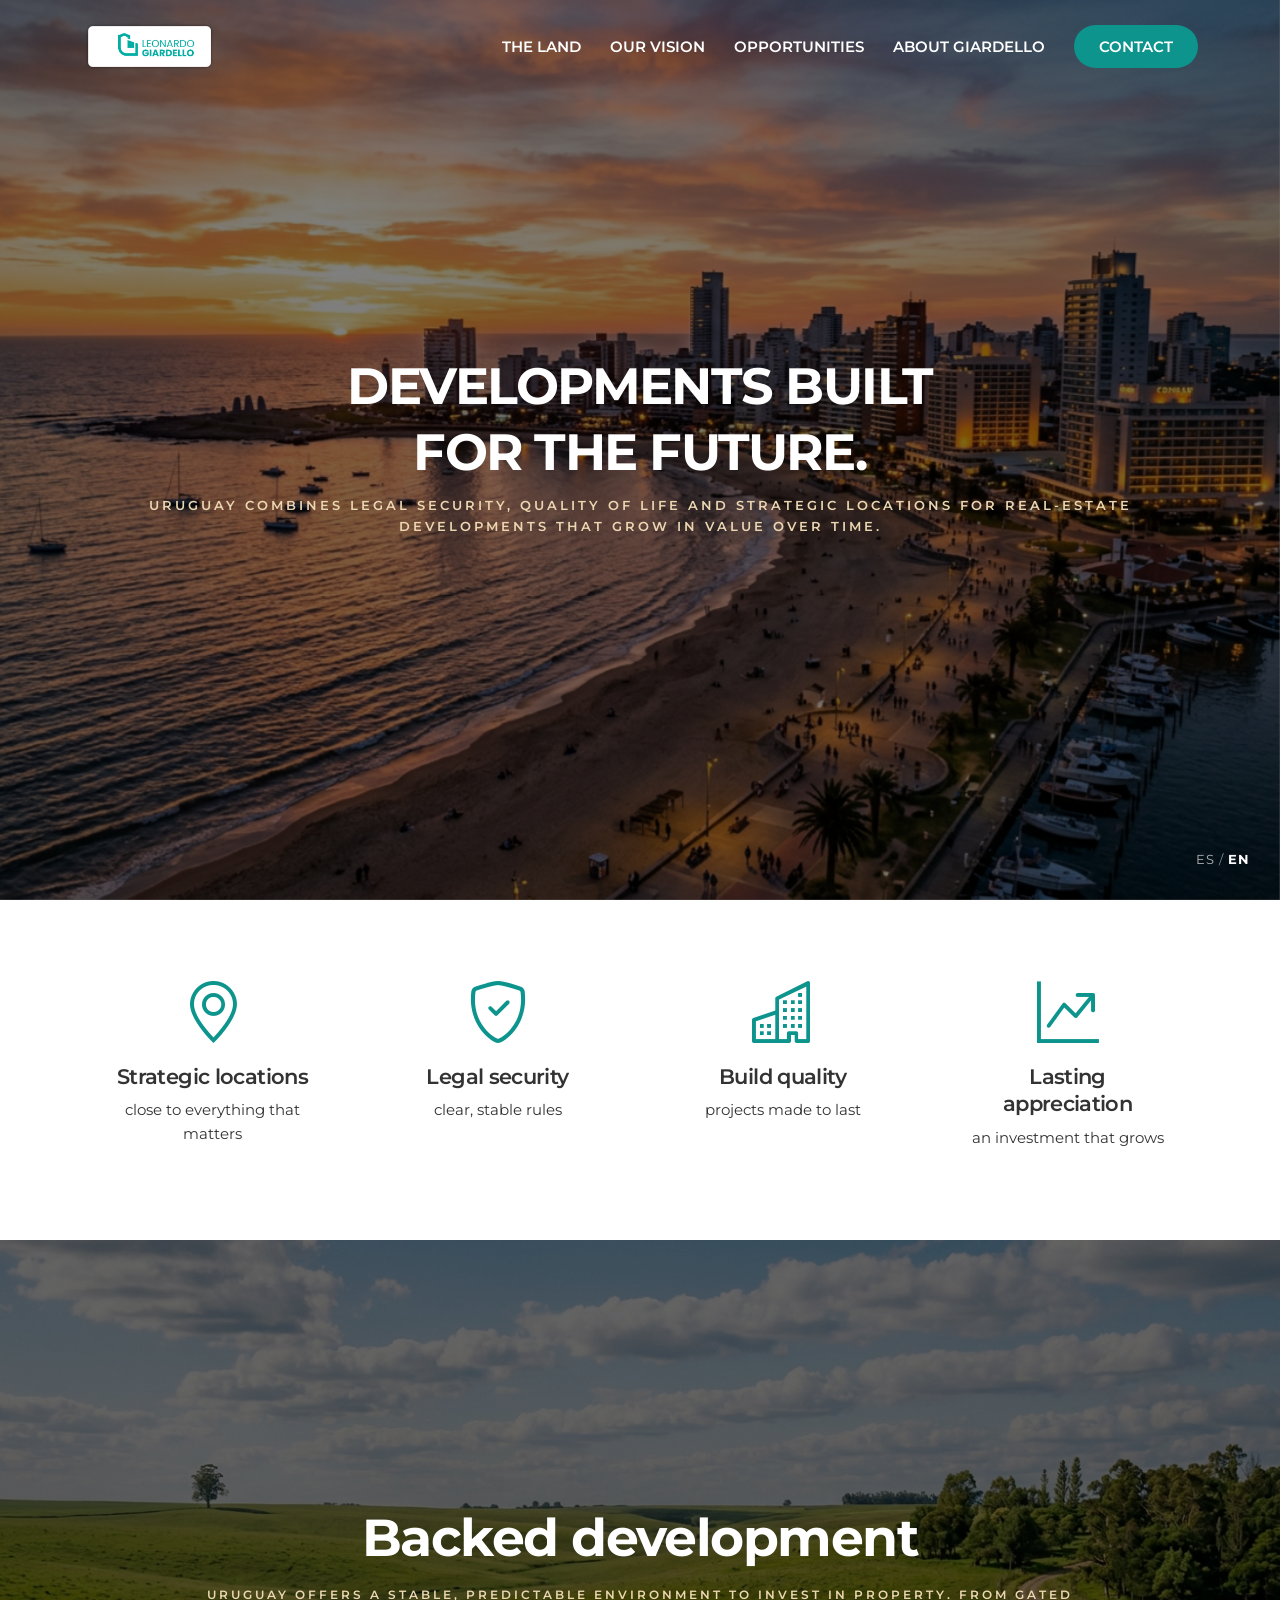
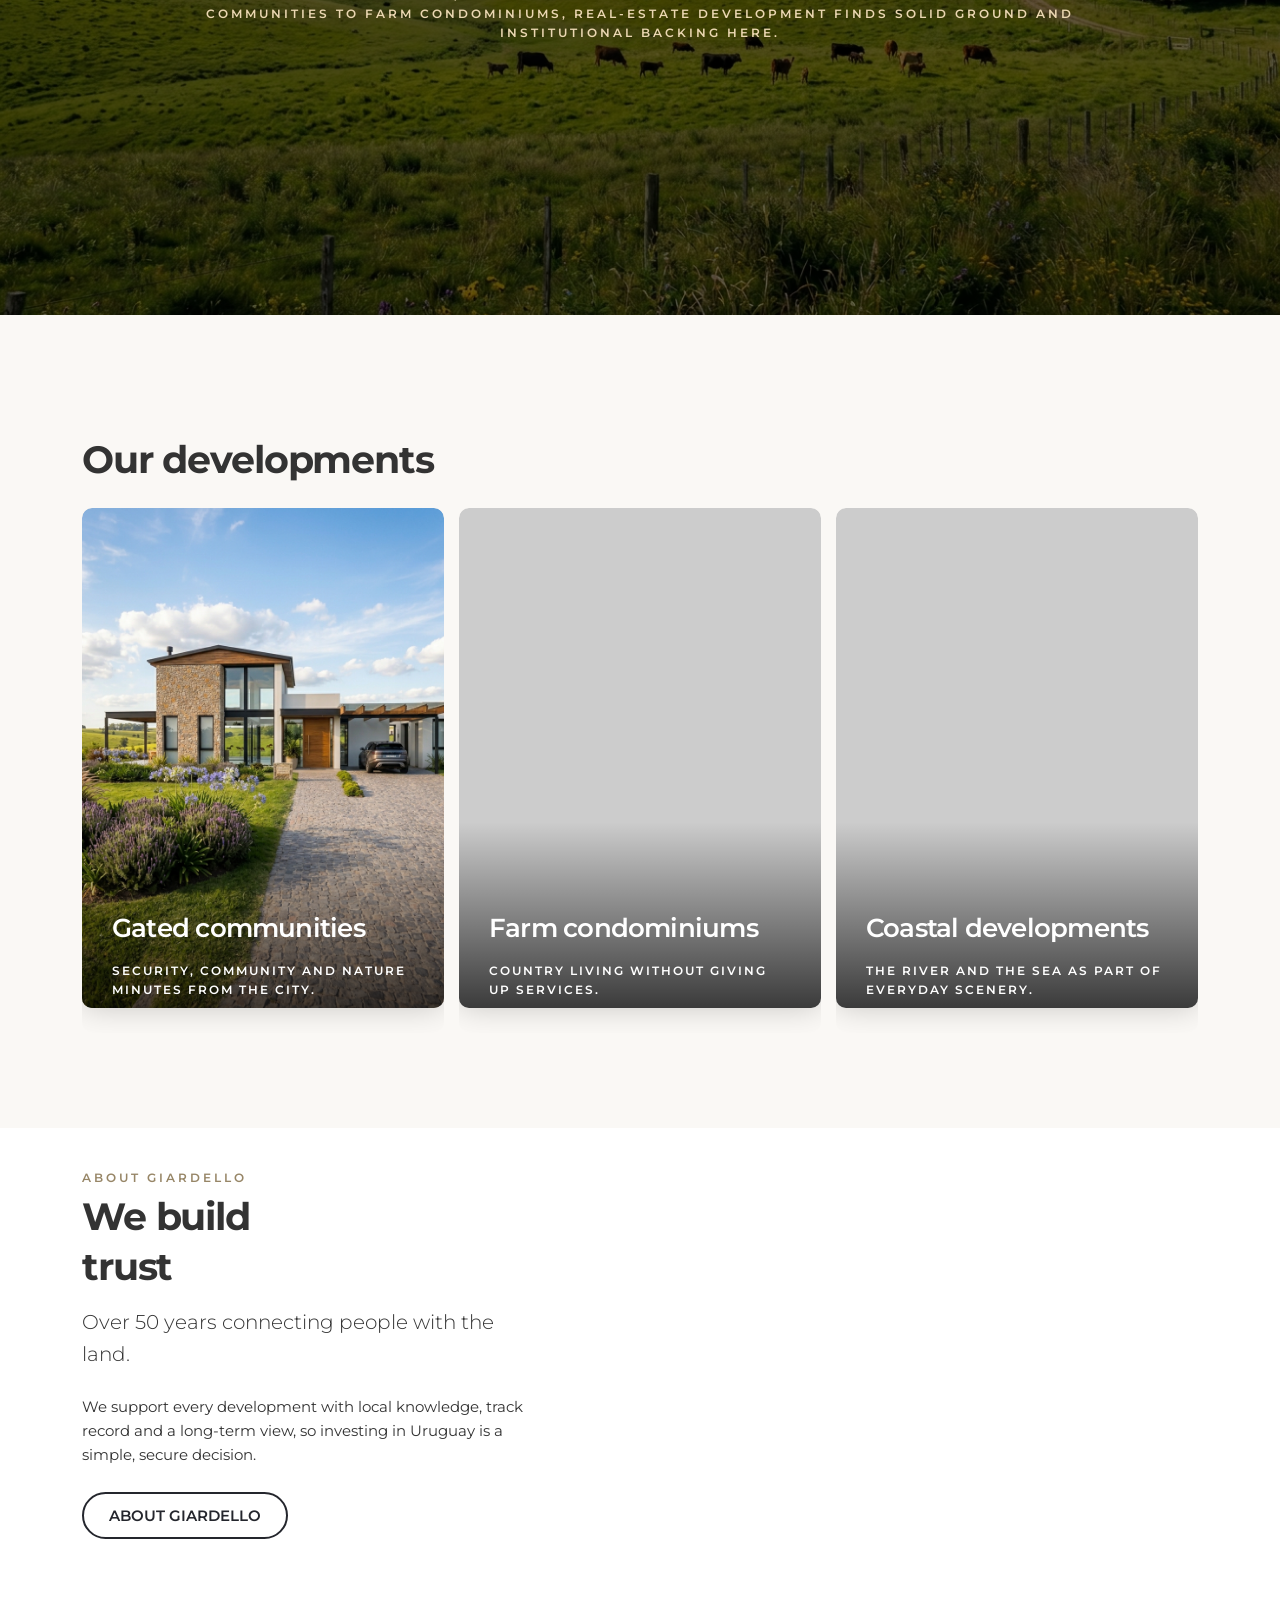
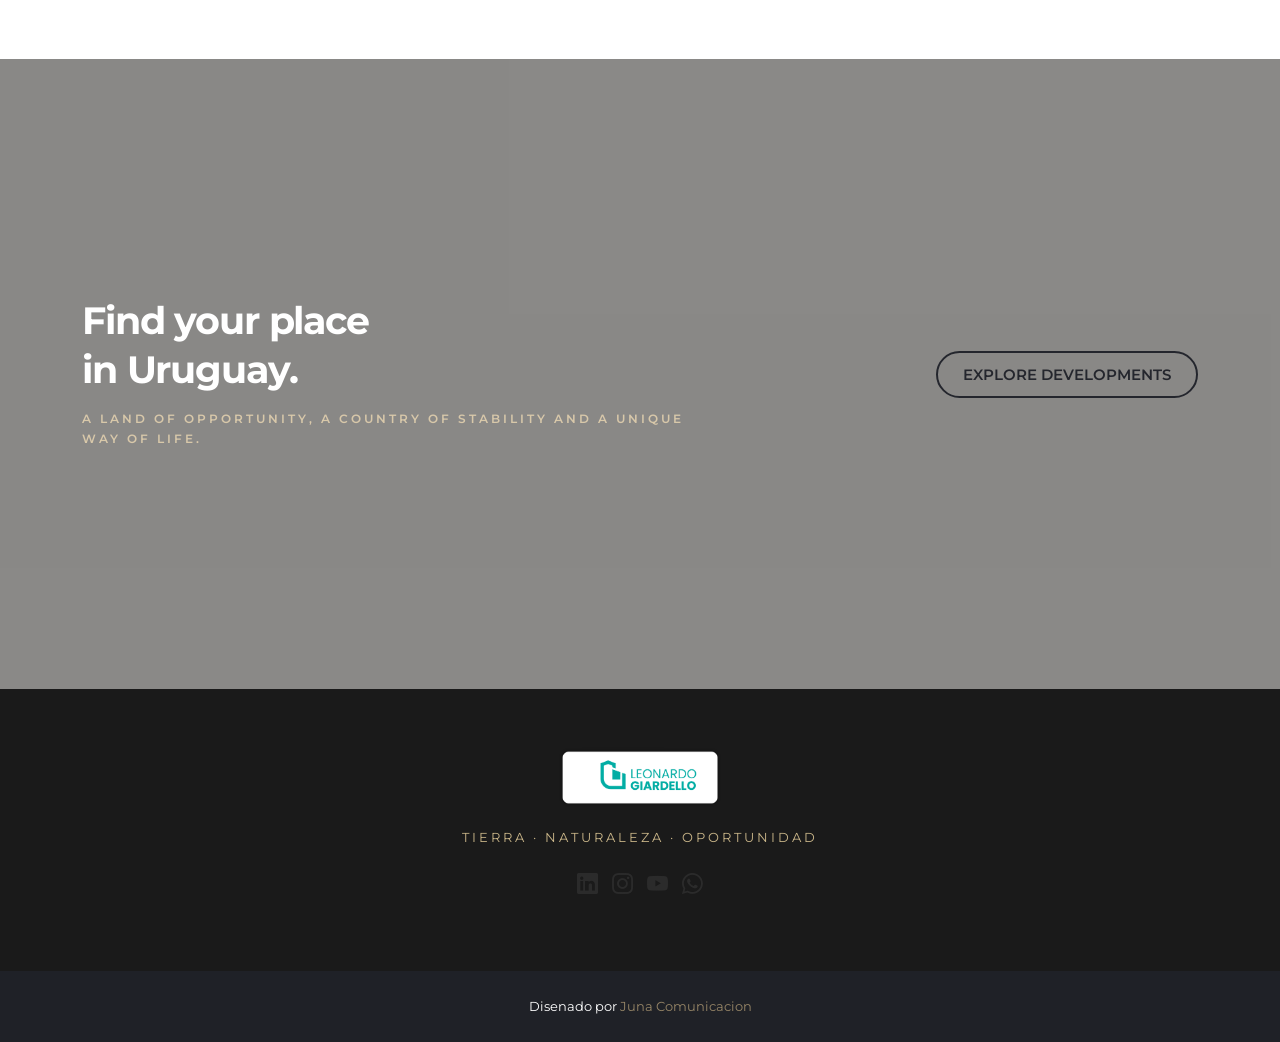
==== commit ce20b1b9: "dedos pde" ====
--- a/desarrollos_index_en.html
+++ b/desarrollos_index_en.html
@@ -62,7 +62,7 @@
             <div class="container">
                 <h3 class="slide-animated two">Developments built<br>for the future.</h3>
                 <small class="slide-animated one">Uruguay combines legal security, quality of life and strategic locations for real-estate developments that grow in value over time.</small>
-                <p class="slide-animated three mt-4"><a href="#about" class="btn_1 outline js-scroll-trigger">DISCOVER MORE</a></p>
+                <!-- <p class="slide-animated three mt-4"><a href="#about" class="btn_1 outline js-scroll-trigger">DISCOVER MORE</a></p> -->
             </div>
             <div class="lang_wp">
                 <div class="lang_switch" style="letter-spacing:1px;font-size:13px;"><a href="index.html" style="color:#fff;opacity:.7;text-decoration:none;">ES</a> <span style="color:#fff;opacity:.5;">/</span> <a href="index-en.html" style="color:#fff;font-weight:700;text-decoration:none;">EN</a></div>
@@ -85,7 +85,7 @@
 
     <div class="bg_white">
         <div class="pinned-image pinned-image--medium" id="vision">
-            <div class="pinned-image__container"><img src="img/vista-aerea.png" alt=""><div class="pinned-image__container-overlay"></div></div>
+            <div class="pinned-image__container"><img src="img/pradera.png" alt=""><div class="pinned-image__container-overlay"></div></div>
             <div class="pinned_over_content">
                 <div class="title white">
                     <h2 data-cue="slideInUp" data-delay="300">Backed development</h2>
@@ -100,7 +100,7 @@
         <div class="title mb-4"><h2 data-cue="slideInUp" data-delay="200">Our developments</h2></div>
         <div class="owl-carousel owl-theme carousel_item_3 rounded-img">
             <div class="item" data-cues="slideInUp" data-delay="300">
-                <a href="#oportunidades" class="box_cat_rooms"><figure><div class="background-image" data-background="url(img/desarrollos-1.jpg)"></div><div class="info"><h3>Gated communities</h3><small>Security, community and nature minutes from the city.</small><span>See more</span></div></figure></a>
+                <a href="#oportunidades" class="box_cat_rooms"><figure><div class="background-image" data-background="url(img/casa.png)"></div><div class="info"><h3>Gated communities</h3><small>Security, community and nature minutes from the city.</small><span>See more</span></div></figure></a>
             </div>
             <div class="item" data-cues="slideInUp" data-delay="400">
                 <a href="#oportunidades" class="box_cat_rooms"><figure><div class="background-image" data-background="url(img/desarrollos-2.jpg)"></div><div class="info"><h3>Farm condominiums</h3><small>Country living without giving up services.</small><span>See more</span></div></figure></a>
